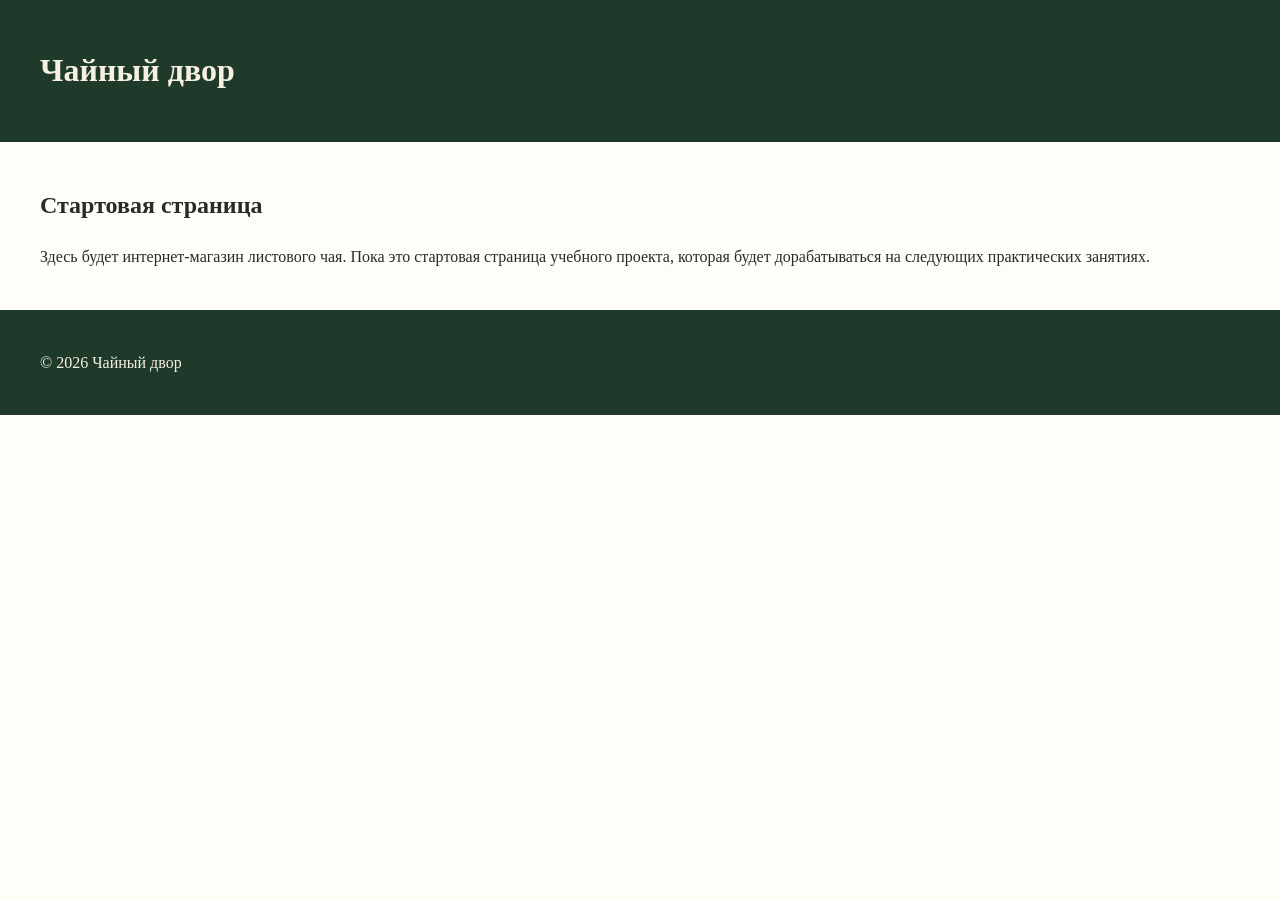
==== index.html @ ff923883 "feat: initialize frontend project structure" ====
<!DOCTYPE html>
<html lang="ru">
<head>
  <meta charset="UTF-8">
  <meta name="viewport" content="width=device-width, initial-scale=1.0">
  <title>Чайный двор</title>
  <link rel="stylesheet" href="css/style.css">
</head>
<body>
  <header>
    <h1>Чайный двор</h1>
  </header>

  <main>
    <section>
      <h2>Стартовая страница</h2>
      <p>
        Здесь будет интернет-магазин листового чая. Пока это стартовая
        страница учебного проекта, которая будет дорабатываться
        на следующих практических занятиях.
      </p>
    </section>
  </main>

  <footer>
    <p>&copy; 2026 Чайный двор</p>
  </footer>
</body>
</html>
---- css/style.css ----
body {
  margin: 0;
  font-family: Georgia, serif;
  line-height: 1.6;
  color: #2b2b26;
  background-color: #fffdf7;
}

header,
main,
footer {
  padding: 24px 40px;
}

header,
footer {
  background-color: #1f3a2b;
  color: #f6f0e1;
}
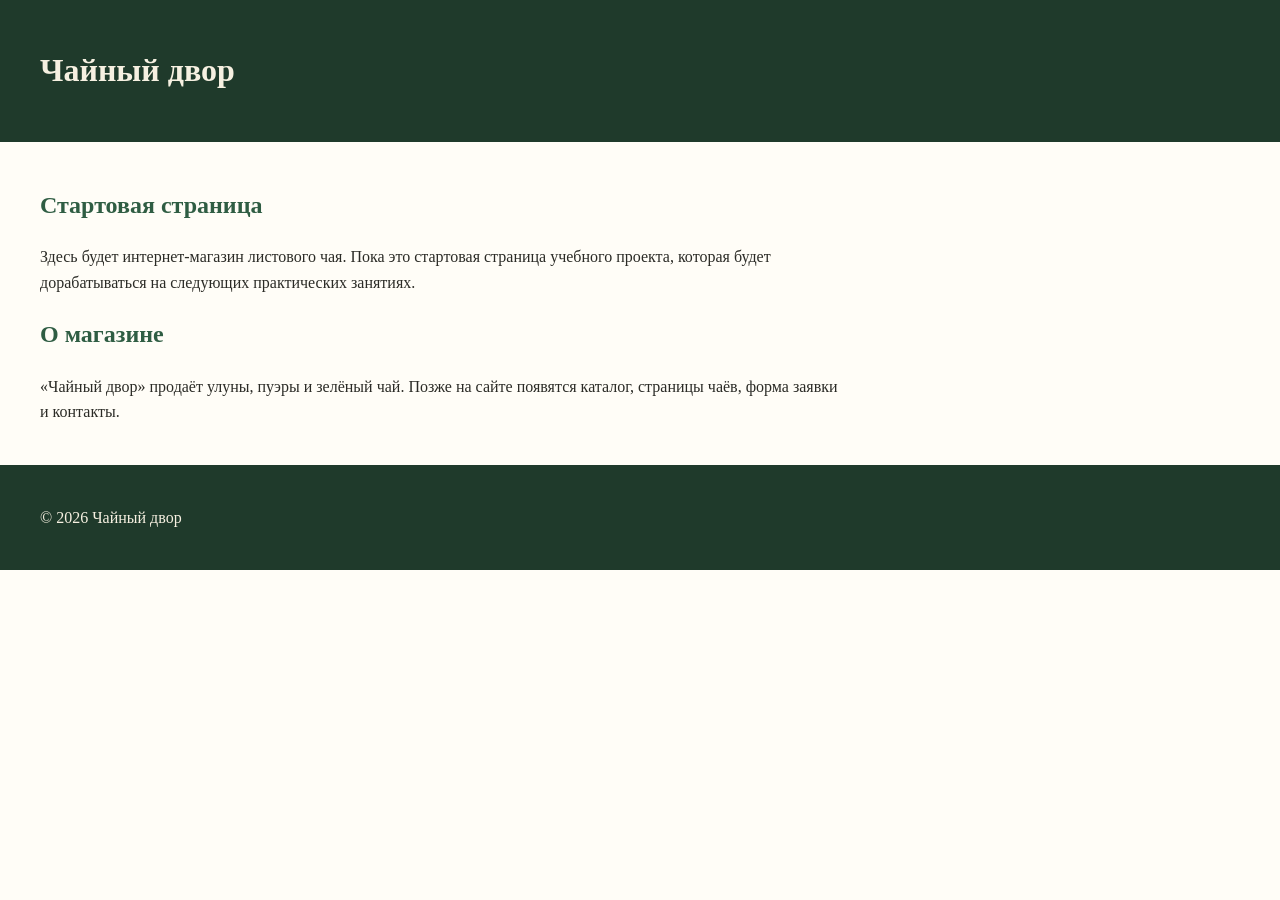
==== commit 90597787: "feat: add project description section" ====
--- a/index.html
+++ b/index.html
@@ -20,6 +20,14 @@
         на следующих практических занятиях.
       </p>
     </section>
+
+    <section>
+      <h2>О магазине</h2>
+      <p>
+        «Чайный двор» продаёт улуны, пуэры и зелёный чай. Позже на сайте
+        появятся каталог, страницы чаёв, форма заявки и контакты.
+      </p>
+    </section>
   </main>
 
   <footer>
--- a/css/style.css
+++ b/css/style.css
@@ -17,3 +17,11 @@
   background-color: #1f3a2b;
   color: #f6f0e1;
 }
+
+section {
+  max-width: 800px;
+}
+
+h2 {
+  color: #2f5d43;
+}
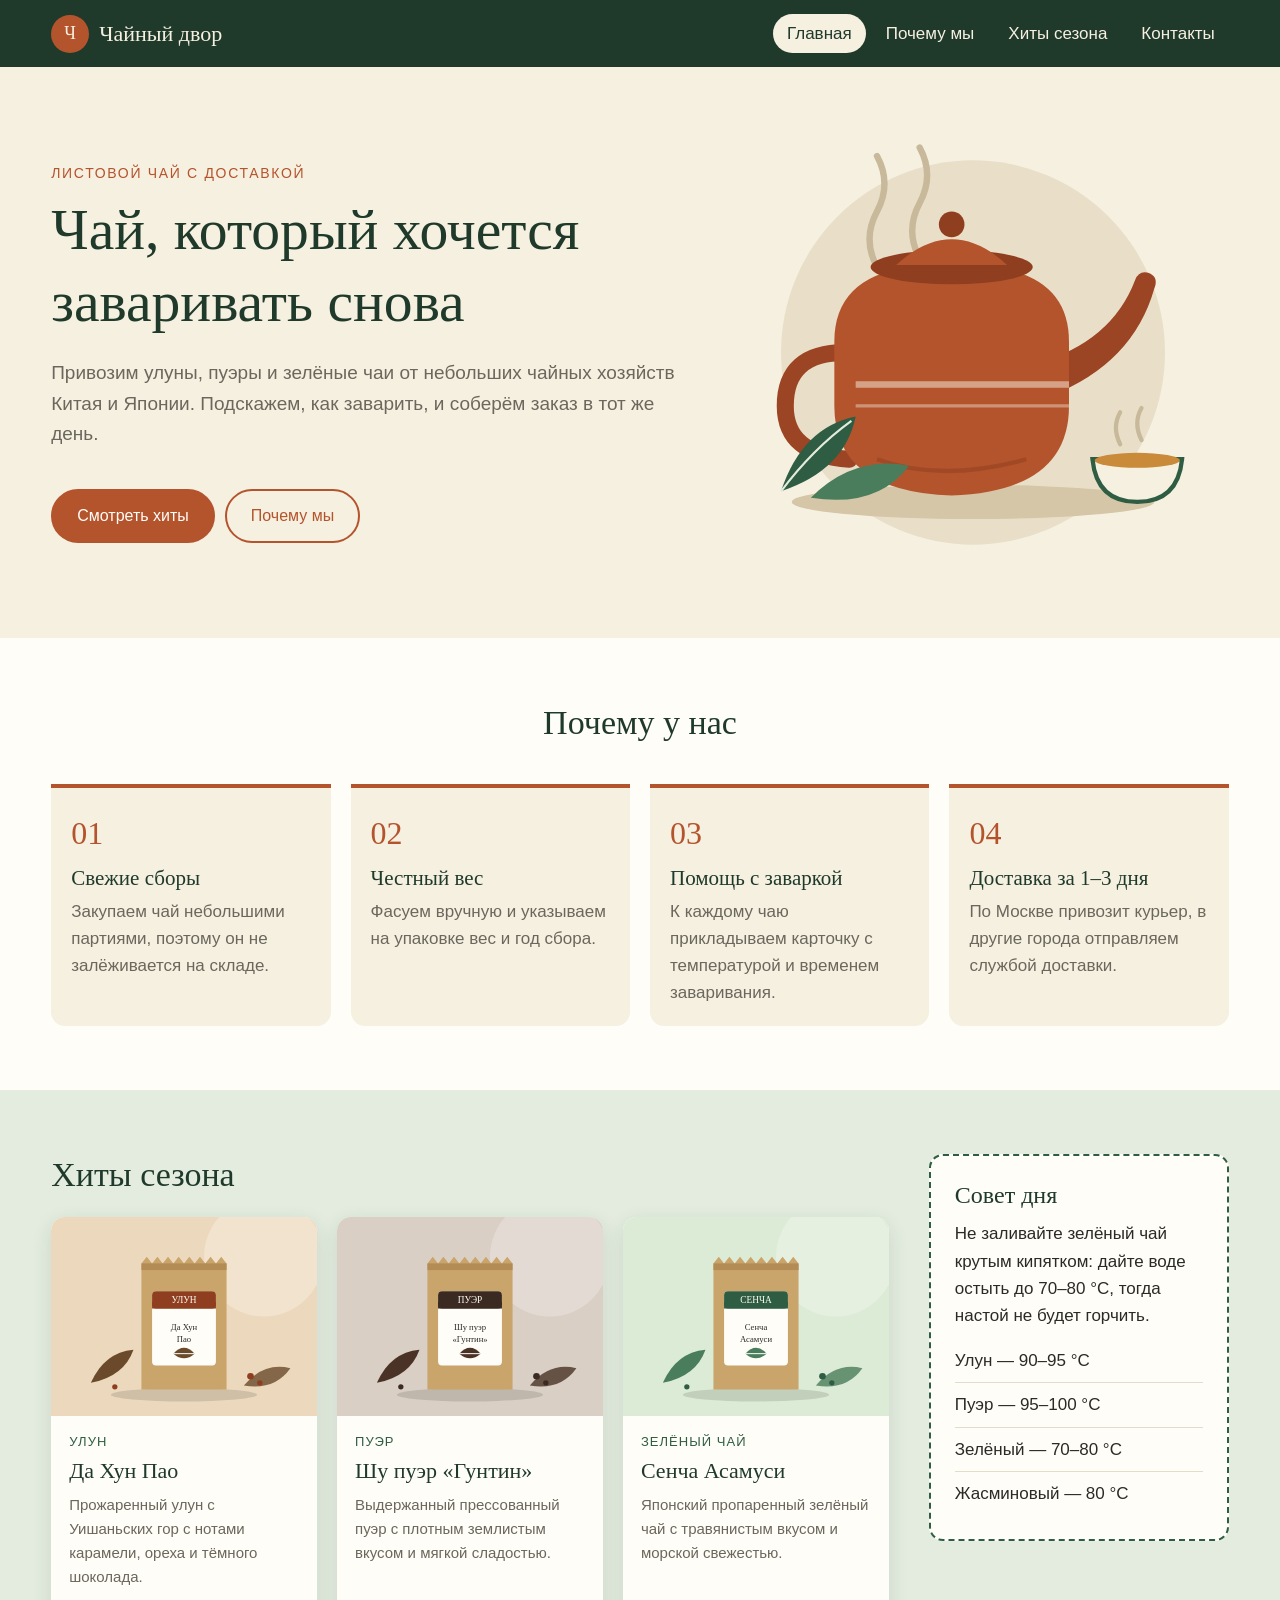
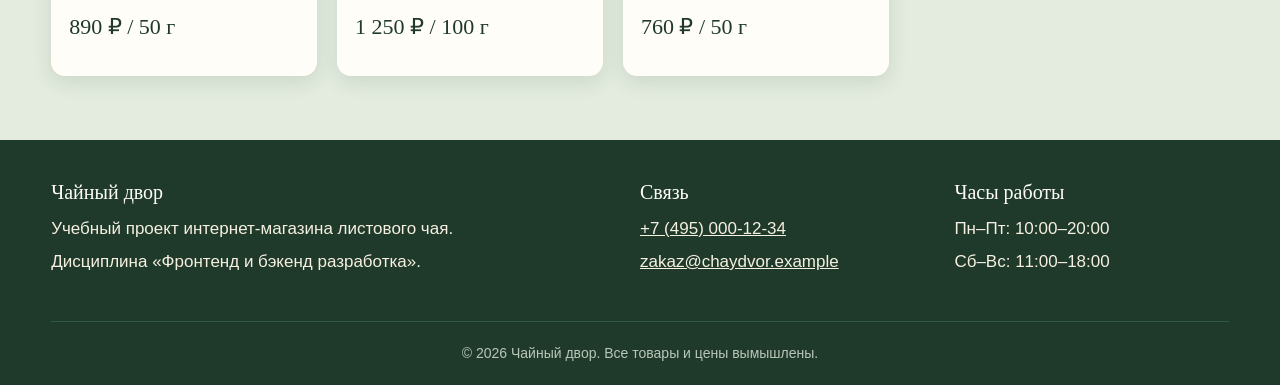
==== commit 70d9ed00: "feat: add semantic HTML structure and base CSS styles" ====
--- a/index.html
+++ b/index.html
@@ -3,35 +3,157 @@
 <head>
   <meta charset="UTF-8">
   <meta name="viewport" content="width=device-width, initial-scale=1.0">
-  <title>Чайный двор</title>
+  <meta name="description" content="Чайный двор — учебный интернет-магазин листового чая: улуны, пуэры, зелёный и ароматизированный чай.">
+  <title>Чайный двор — магазин листового чая</title>
   <link rel="stylesheet" href="css/style.css">
 </head>
 <body>
-  <header>
-    <h1>Чайный двор</h1>
+  <header class="top-bar">
+    <div class="wrap top-bar__inner">
+      <a class="brand" href="index.html"><span class="brand__mark">Ч</span> Чайный двор</a>
+
+      <nav class="menu" aria-label="Главное меню">
+        <ul class="menu__list">
+          <li><a class="menu__link" href="index.html" aria-current="page">Главная</a></li>
+          <li><a class="menu__link" href="#features">Почему мы</a></li>
+          <li><a class="menu__link" href="#popular">Хиты сезона</a></li>
+          <li><a class="menu__link" href="#contacts">Контакты</a></li>
+        </ul>
+      </nav>
+    </div>
   </header>
 
   <main>
-    <section>
-      <h2>Стартовая страница</h2>
-      <p>
-        Здесь будет интернет-магазин листового чая. Пока это стартовая
-        страница учебного проекта, которая будет дорабатываться
-        на следующих практических занятиях.
-      </p>
+    <section class="intro">
+      <div class="wrap intro__inner">
+        <div class="intro__content">
+          <p class="intro__label">Листовой чай с доставкой</p>
+          <h1 class="intro__title">Чай, который хочется заваривать снова</h1>
+          <p class="intro__text">
+            Привозим улуны, пуэры и зелёные чаи от небольших чайных хозяйств Китая и Японии.
+            Подскажем, как заварить, и соберём заказ в тот же день.
+          </p>
+          <div class="intro__actions">
+            <a class="btn" href="#popular">Смотреть хиты</a>
+            <a class="btn btn--ghost" href="#features">Почему мы</a>
+          </div>
+        </div>
+        <img class="intro__image" src="images/teapot.svg" alt="Иллюстрация: глиняный чайник и пиала">
+      </div>
     </section>
 
-    <section>
-      <h2>О магазине</h2>
-      <p>
-        «Чайный двор» продаёт улуны, пуэры и зелёный чай. Позже на сайте
-        появятся каталог, страницы чаёв, форма заявки и контакты.
-      </p>
+    <section class="block" id="features">
+      <div class="wrap">
+        <h2 class="block__title">Почему у нас</h2>
+        <ul class="features">
+          <li class="feature">
+            <span class="feature__num">01</span>
+            <h3 class="feature__title">Свежие сборы</h3>
+            <p class="feature__text">Закупаем чай небольшими партиями, поэтому он не залёживается на складе.</p>
+          </li>
+          <li class="feature">
+            <span class="feature__num">02</span>
+            <h3 class="feature__title">Честный вес</h3>
+            <p class="feature__text">Фасуем вручную и указываем на упаковке вес и год сбора.</p>
+          </li>
+          <li class="feature">
+            <span class="feature__num">03</span>
+            <h3 class="feature__title">Помощь с заваркой</h3>
+            <p class="feature__text">К каждому чаю прикладываем карточку с температурой и временем заваривания.</p>
+          </li>
+          <li class="feature">
+            <span class="feature__num">04</span>
+            <h3 class="feature__title">Доставка за 1–3 дня</h3>
+            <p class="feature__text">По Москве привозит курьер, в другие города отправляем службой доставки.</p>
+          </li>
+        </ul>
+      </div>
+    </section>
+
+    <section class="block block--tinted" id="popular">
+      <div class="wrap layout">
+        <div>
+          <h2 class="block__title block__title--left">Хиты сезона</h2>
+          <div class="tea-grid">
+          <article class="tea-card">
+            <img class="tea-card__image" src="images/tea-oolong.svg" alt="Упаковка чая Да Хун Пао">
+            <div class="tea-card__body">
+              <span class="tea-card__type">Улун</span>
+              <h3 class="tea-card__title">Да Хун Пао</h3>
+              <p class="tea-card__text">Прожаренный улун с Уишаньских гор с нотами карамели, ореха и тёмного шоколада.</p>
+              <div class="tea-card__footer">
+                <p class="tea-card__price">890&nbsp;₽ / 50&nbsp;г</p>
+              </div>
+            </div>
+          </article>
+
+          <article class="tea-card">
+            <img class="tea-card__image" src="images/tea-puer.svg" alt="Упаковка чая Шу пуэр «Гунтин»">
+            <div class="tea-card__body">
+              <span class="tea-card__type">Пуэр</span>
+              <h3 class="tea-card__title">Шу пуэр «Гунтин»</h3>
+              <p class="tea-card__text">Выдержанный прессованный пуэр с плотным землистым вкусом и мягкой сладостью.</p>
+              <div class="tea-card__footer">
+                <p class="tea-card__price">1 250&nbsp;₽ / 100&nbsp;г</p>
+              </div>
+            </div>
+          </article>
+
+          <article class="tea-card">
+            <img class="tea-card__image" src="images/tea-sencha.svg" alt="Упаковка чая Сенча Асамуси">
+            <div class="tea-card__body">
+              <span class="tea-card__type">Зелёный чай</span>
+              <h3 class="tea-card__title">Сенча Асамуси</h3>
+              <p class="tea-card__text">Японский пропаренный зелёный чай с травянистым вкусом и морской свежестью.</p>
+              <div class="tea-card__footer">
+                <p class="tea-card__price">760&nbsp;₽ / 50&nbsp;г</p>
+              </div>
+            </div>
+          </article>
+          </div>
+        </div>
+
+        <aside class="sidebar">
+          <h2 class="sidebar__title">Совет дня</h2>
+          <p class="sidebar__text">
+            Не заливайте зелёный чай крутым кипятком: дайте воде остыть до 70–80&nbsp;°C,
+            тогда настой не будет горчить.
+          </p>
+          <ul class="sidebar__list">
+            <li>Улун — 90–95&nbsp;°C</li>
+            <li>Пуэр — 95–100&nbsp;°C</li>
+            <li>Зелёный — 70–80&nbsp;°C</li>
+            <li>Жасминовый — 80&nbsp;°C</li>
+          </ul>
+        </aside>
+      </div>
     </section>
   </main>
 
-  <footer>
-    <p>&copy; 2026 Чайный двор</p>
+  <footer class="page-footer" id="contacts">
+    <div class="wrap">
+      <div class="page-footer__inner">
+        <div>
+          <h2 class="page-footer__title">Чайный двор</h2>
+          <p class="page-footer__text">Учебный проект интернет-магазина листового чая.</p>
+          <p class="page-footer__text">Дисциплина «Фронтенд и бэкенд разработка».</p>
+        </div>
+
+        <div>
+          <h2 class="page-footer__title">Связь</h2>
+          <p class="page-footer__text"><a href="tel:+74950001234">+7 (495) 000-12-34</a></p>
+          <p class="page-footer__text"><a href="mailto:zakaz@chaydvor.example">zakaz@chaydvor.example</a></p>
+        </div>
+
+        <div>
+          <h2 class="page-footer__title">Часы работы</h2>
+          <p class="page-footer__text">Пн–Пт: 10:00–20:00</p>
+          <p class="page-footer__text">Сб–Вс: 11:00–18:00</p>
+        </div>
+      </div>
+
+      <p class="page-footer__copy">&copy; 2026 Чайный двор. Все товары и цены вымышлены.</p>
+    </div>
   </footer>
 </body>
 </html>
--- a/css/style.css
+++ b/css/style.css
@@ -1,27 +1,434 @@
+:root {
+  --green-dark: #1f3a2b;
+  --green: #2f5d43;
+  --green-light: #e3ecdf;
+  --clay: #b4542d;
+  --clay-dark: #8f3f1f;
+  --cream: #f6f0e1;
+  --paper: #fffdf7;
+  --ink: #2b2b26;
+  --ink-soft: #6b675c;
+  --line: #e4dccb;
+
+  --font-text: "Segoe UI", Tahoma, Verdana, sans-serif;
+  --font-head: Georgia, "Times New Roman", serif;
+
+  --gap-s: 10px;
+  --gap-m: 20px;
+  --gap-l: 40px;
+  --round: 14px;
+}
+
+*,
+*::before,
+*::after {
+  box-sizing: border-box;
+}
+
+html {
+  scroll-behavior: smooth;
+}
+
 body {
+  display: flex;
+  flex-direction: column;
+  min-height: 100vh;
   margin: 0;
-  font-family: Georgia, serif;
+  font-family: var(--font-text);
+  font-size: 17px;
   line-height: 1.6;
-  color: #2b2b26;
-  background-color: #fffdf7;
-}
-
-header,
-main,
-footer {
-  padding: 24px 40px;
-}
-
-header,
-footer {
-  background-color: #1f3a2b;
-  color: #f6f0e1;
-}
-
-section {
-  max-width: 800px;
-}
-
-h2 {
-  color: #2f5d43;
-}
+  color: var(--ink);
+  background-color: var(--paper);
+}
+
+main {
+  flex-grow: 1;
+}
+
+h1,
+h2,
+h3 {
+  font-family: var(--font-head);
+  font-weight: normal;
+  line-height: 1.25;
+  color: var(--green-dark);
+}
+
+img {
+  display: block;
+  max-width: 100%;
+  height: auto;
+}
+
+a {
+  color: var(--clay);
+}
+
+a:hover {
+  color: var(--clay-dark);
+}
+
+ul {
+  margin: 0;
+  padding: 0;
+  list-style: none;
+}
+
+.wrap {
+  width: min(92%, 1240px);
+  margin: 0 auto;
+}
+
+.top-bar {
+  position: sticky;
+  top: 0;
+  z-index: 5;
+  background-color: var(--green-dark);
+}
+
+.top-bar__inner {
+  display: flex;
+  flex-wrap: wrap;
+  align-items: center;
+  justify-content: space-between;
+  gap: var(--gap-s) var(--gap-l);
+  padding: 14px 0;
+}
+
+.brand {
+  display: flex;
+  align-items: center;
+  gap: 10px;
+  font-family: var(--font-head);
+  font-size: 22px;
+  color: var(--cream);
+  text-decoration: none;
+}
+
+.brand:hover {
+  color: var(--paper);
+}
+
+.brand__mark {
+  display: grid;
+  place-items: center;
+  width: 38px;
+  height: 38px;
+  border-radius: 50%;
+  background-color: var(--clay);
+  font-size: 18px;
+}
+
+.menu__list {
+  display: flex;
+  flex-wrap: wrap;
+  gap: 6px;
+}
+
+.menu__link {
+  display: block;
+  padding: 6px 14px;
+  border-radius: 20px;
+  color: var(--cream);
+  text-decoration: none;
+}
+
+.menu__link:hover {
+  background-color: var(--green);
+  color: var(--paper);
+}
+
+.menu__link[aria-current="page"] {
+  background-color: var(--cream);
+  color: var(--green-dark);
+}
+
+.btn {
+  display: inline-block;
+  padding: 12px 24px;
+  border: 2px solid var(--clay);
+  border-radius: 30px;
+  background-color: var(--clay);
+  color: var(--paper);
+  font: inherit;
+  font-size: 16px;
+  text-decoration: none;
+  cursor: pointer;
+  transition: background-color 0.2s, border-color 0.2s;
+}
+
+.btn:hover {
+  border-color: var(--clay-dark);
+  background-color: var(--clay-dark);
+  color: var(--paper);
+}
+
+.btn--ghost {
+  background-color: transparent;
+  color: var(--clay);
+}
+
+.btn--ghost:hover {
+  background-color: var(--clay);
+  color: var(--paper);
+}
+
+.intro {
+  background-color: var(--cream);
+}
+
+.intro__inner {
+  display: grid;
+  grid-template-columns: 1.1fr 0.9fr;
+  align-items: center;
+  gap: var(--gap-l);
+  padding: 72px 0;
+}
+
+.intro__label {
+  margin: 0 0 var(--gap-s);
+  font-size: 14px;
+  letter-spacing: 0.12em;
+  text-transform: uppercase;
+  color: var(--clay);
+}
+
+.intro__title {
+  margin: 0 0 var(--gap-m);
+  font-size: clamp(34px, 4.5vw, 60px);
+}
+
+.intro__text {
+  margin: 0 0 var(--gap-l);
+  font-size: 19px;
+  color: var(--ink-soft);
+}
+
+.intro__actions {
+  display: flex;
+  flex-wrap: wrap;
+  gap: var(--gap-s);
+}
+
+.intro__image {
+  width: 100%;
+}
+
+.block {
+  padding: 64px 0;
+}
+
+.block--tinted {
+  background-color: var(--green-light);
+}
+
+.block__title {
+  margin: 0 0 var(--gap-l);
+  font-size: 34px;
+  text-align: center;
+}
+
+.features {
+  display: grid;
+  grid-template-columns: repeat(4, 1fr);
+  gap: var(--gap-m);
+}
+
+.feature {
+  padding: var(--gap-m);
+  border-top: 4px solid var(--clay);
+  border-radius: 0 0 var(--round) var(--round);
+  background-color: var(--cream);
+}
+
+.feature__num {
+  font-family: var(--font-head);
+  font-size: 32px;
+  color: var(--clay);
+}
+
+.feature__title {
+  margin: 6px 0;
+  font-size: 21px;
+}
+
+.feature__text {
+  margin: 0;
+  color: var(--ink-soft);
+}
+
+.layout {
+  display: grid;
+  grid-template-columns: 1fr 300px;
+  align-items: start;
+  gap: var(--gap-l);
+}
+
+.block__title--left {
+  margin-bottom: var(--gap-m);
+  text-align: left;
+}
+
+.tea-grid {
+  display: grid;
+  grid-template-columns: repeat(auto-fit, minmax(230px, 1fr));
+  gap: var(--gap-m);
+}
+
+.tea-card {
+  display: flex;
+  flex-direction: column;
+  overflow: hidden;
+  border-radius: var(--round);
+  background-color: var(--paper);
+  box-shadow: 0 6px 20px rgba(31, 58, 43, 0.12);
+  transition: transform 0.2s;
+}
+
+.tea-card:hover {
+  transform: translateY(-4px);
+}
+
+.tea-card__image {
+  width: 100%;
+  aspect-ratio: 4 / 3;
+  object-fit: cover;
+}
+
+.tea-card__body {
+  display: flex;
+  flex-grow: 1;
+  flex-direction: column;
+  padding: 16px 18px 20px;
+}
+
+.tea-card__type {
+  font-size: 13px;
+  letter-spacing: 0.08em;
+  text-transform: uppercase;
+  color: var(--green);
+}
+
+.tea-card__title {
+  margin: 4px 0 8px;
+  font-size: 22px;
+}
+
+.tea-card__text {
+  margin: 0 0 var(--gap-m);
+  font-size: 15px;
+  color: var(--ink-soft);
+}
+
+.tea-card__footer {
+  margin-top: auto;
+}
+
+.tea-card__price {
+  margin: 0 0 12px;
+  font-family: var(--font-head);
+  font-size: 22px;
+  color: var(--green-dark);
+}
+
+.sidebar {
+  padding: 24px;
+  border: 2px dashed var(--green);
+  border-radius: var(--round);
+  background-color: var(--paper);
+}
+
+.sidebar__title {
+  margin: 0 0 var(--gap-s);
+  font-size: 24px;
+}
+
+.sidebar__text {
+  margin: 0 0 var(--gap-s);
+}
+
+.sidebar__list li {
+  padding: 8px 0;
+  border-bottom: 1px solid var(--line);
+}
+
+.sidebar__list li:last-child {
+  border-bottom: none;
+}
+
+.page-footer {
+  padding: var(--gap-l) 0 var(--gap-m);
+  background-color: var(--green-dark);
+  color: var(--cream);
+}
+
+.page-footer a {
+  color: var(--cream);
+}
+
+.page-footer__inner {
+  display: grid;
+  grid-template-columns: 2fr 1fr 1fr;
+  gap: var(--gap-l);
+}
+
+.page-footer__title {
+  margin: 0 0 var(--gap-s);
+  font-size: 20px;
+  color: var(--paper);
+}
+
+.page-footer__text {
+  margin: 0 0 6px;
+}
+
+.page-footer__copy {
+  margin: var(--gap-l) 0 0;
+  padding-top: var(--gap-m);
+  border-top: 1px solid var(--green);
+  font-size: 14px;
+  text-align: center;
+  color: #b9c7b9;
+}
+
+@media (max-width: 960px) {
+  .features {
+    grid-template-columns: repeat(2, 1fr);
+  }
+
+  .layout {
+    grid-template-columns: 1fr;
+  }
+
+  .page-footer__inner {
+    grid-template-columns: 1fr 1fr;
+  }
+}
+
+@media (max-width: 680px) {
+  .intro__inner {
+    grid-template-columns: 1fr;
+  }
+
+  .intro__inner {
+    padding: var(--gap-l) 0;
+  }
+
+  .intro__image {
+    max-width: 360px;
+    margin: 0 auto;
+  }
+
+  .features,
+  .page-footer__inner {
+    grid-template-columns: 1fr;
+  }
+
+  .block {
+    padding: var(--gap-l) 0;
+  }
+
+  .block__title {
+    font-size: 28px;
+  }
+}
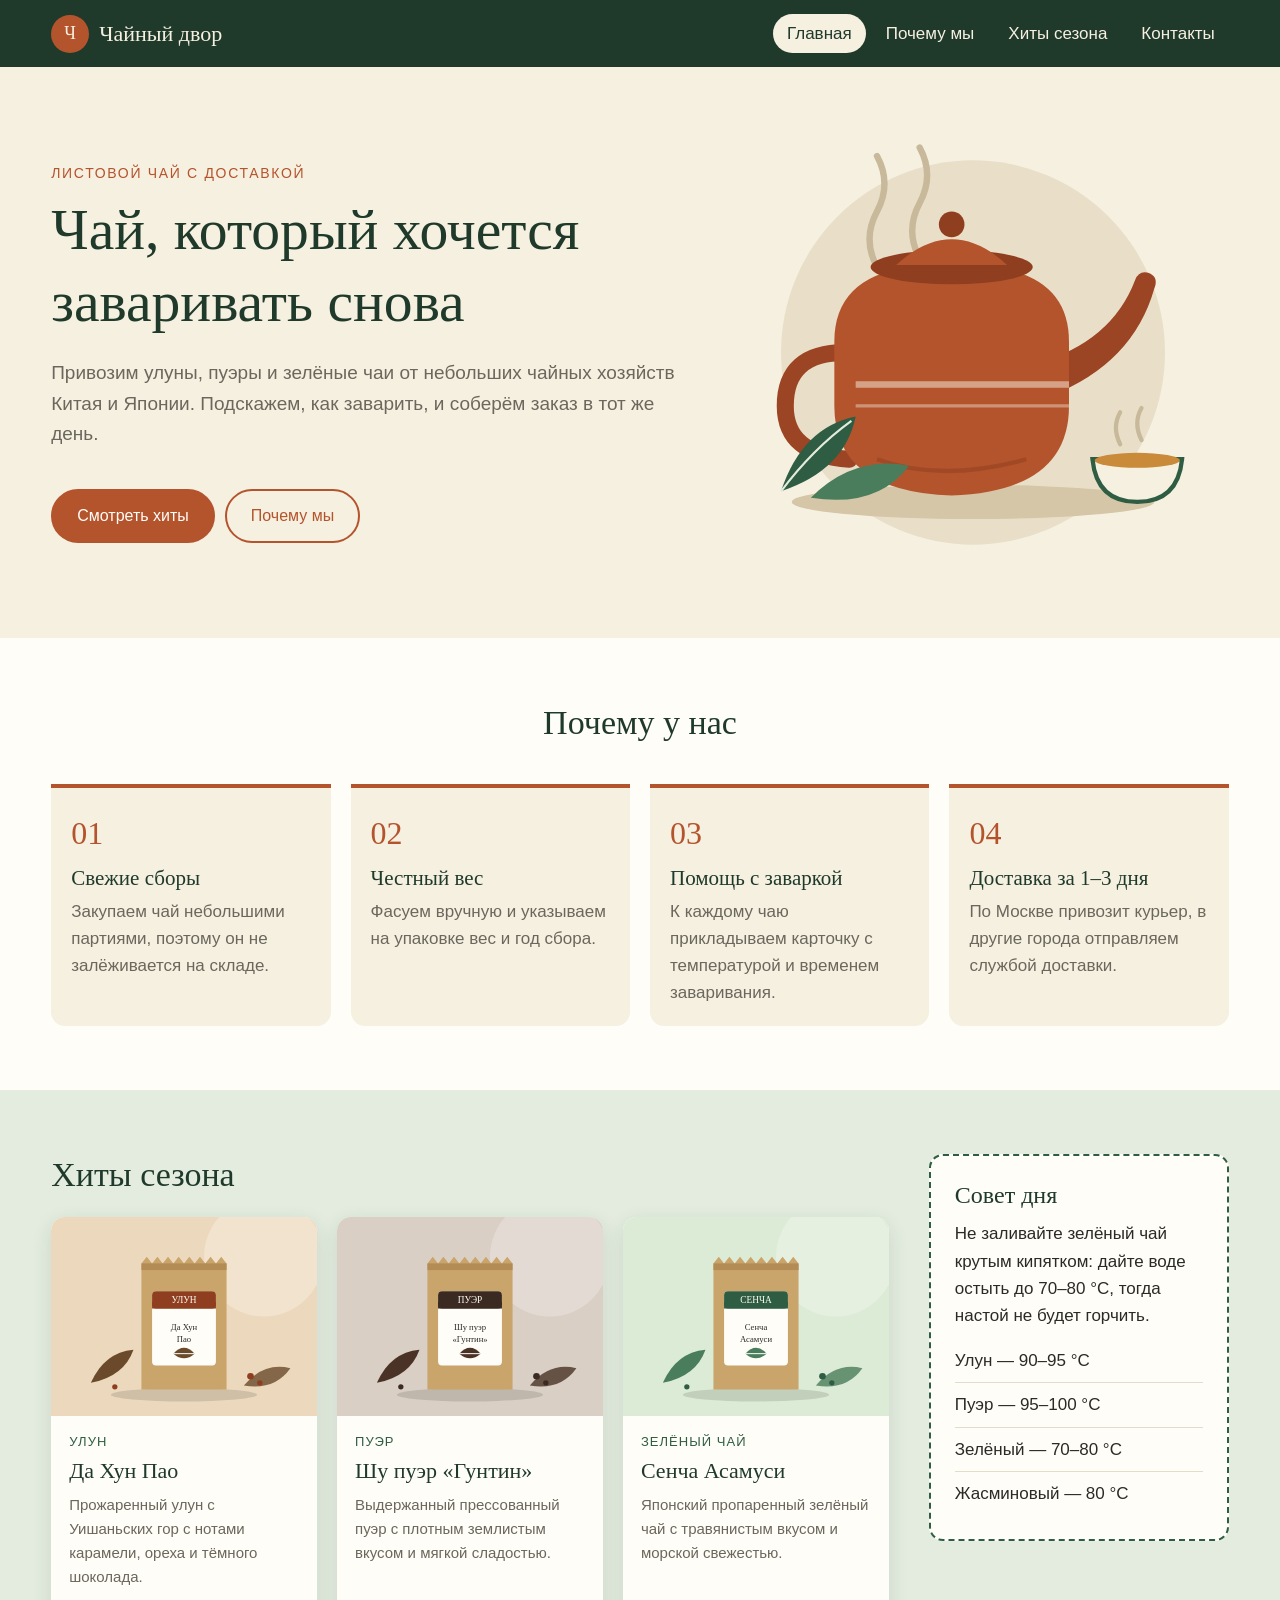
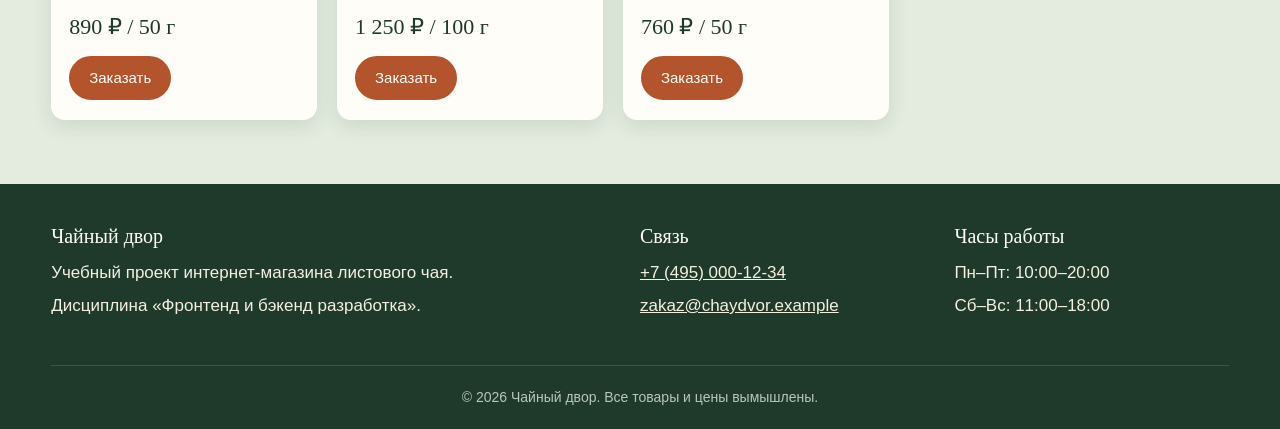
==== commit 137f35c6: "feat: add order form modal and validation" ====
--- a/index.html
+++ b/index.html
@@ -6,6 +6,7 @@
   <meta name="description" content="Чайный двор — учебный интернет-магазин листового чая: улуны, пуэры, зелёный и ароматизированный чай.">
   <title>Чайный двор — магазин листового чая</title>
   <link rel="stylesheet" href="css/style.css">
+  <script src="js/main.js" defer></script>
 </head>
 <body>
   <header class="top-bar">
@@ -83,6 +84,9 @@
               <p class="tea-card__text">Прожаренный улун с Уишаньских гор с нотами карамели, ореха и тёмного шоколада.</p>
               <div class="tea-card__footer">
                 <p class="tea-card__price">890&nbsp;₽ / 50&nbsp;г</p>
+                <div class="tea-card__links">
+                  <button class="btn btn--small" type="button" data-order="Да Хун Пао">Заказать</button>
+                </div>
               </div>
             </div>
           </article>
@@ -95,6 +99,9 @@
               <p class="tea-card__text">Выдержанный прессованный пуэр с плотным землистым вкусом и мягкой сладостью.</p>
               <div class="tea-card__footer">
                 <p class="tea-card__price">1 250&nbsp;₽ / 100&nbsp;г</p>
+                <div class="tea-card__links">
+                  <button class="btn btn--small" type="button" data-order="Шу пуэр «Гунтин»">Заказать</button>
+                </div>
               </div>
             </div>
           </article>
@@ -107,6 +114,9 @@
               <p class="tea-card__text">Японский пропаренный зелёный чай с травянистым вкусом и морской свежестью.</p>
               <div class="tea-card__footer">
                 <p class="tea-card__price">760&nbsp;₽ / 50&nbsp;г</p>
+                <div class="tea-card__links">
+                  <button class="btn btn--small" type="button" data-order="Сенча Асамуси">Заказать</button>
+                </div>
               </div>
             </div>
           </article>
@@ -155,5 +165,71 @@
       <p class="page-footer__copy">&copy; 2026 Чайный двор. Все товары и цены вымышлены.</p>
     </div>
   </footer>
+
+  <dialog class="modal" id="order-modal" aria-labelledby="order-modal-title">
+    <div class="modal__head">
+      <h2 class="modal__title" id="order-modal-title">Заявка на чай</h2>
+      <button class="modal__close" type="button" aria-label="Закрыть" data-close>&times;</button>
+    </div>
+
+    <div class="modal__body">
+      <form class="order-form" id="order-form" action="#" method="post" novalidate>
+        <input id="order-tea" name="tea" type="hidden">
+        <p class="order-form__tea">Выбранный чай: <strong id="order-tea-title">не выбран</strong></p>
+
+        <div class="order-form__row">
+          <div class="field">
+            <label class="field__label" for="client-name">Ваше имя</label>
+            <input class="field__input" id="client-name" name="name" type="text" placeholder="Например, Анна" minlength="2" maxlength="40" autocomplete="name" required>
+          </div>
+
+          <div class="field">
+            <label class="field__label" for="client-phone">Телефон</label>
+            <input class="field__input" id="client-phone" name="phone" type="tel" placeholder="+7 912 345-67-89" pattern="\+7 ?[0-9]{3} ?[0-9]{3}-?[0-9]{2}-?[0-9]{2}" autocomplete="tel" required>
+            <small class="field__hint">Например: +7 912 345-67-89</small>
+          </div>
+        </div>
+
+        <div class="order-form__row">
+          <div class="field">
+            <label class="field__label" for="client-email">E-mail</label>
+            <input class="field__input" id="client-email" name="email" type="email" placeholder="anna@mail.ru" autocomplete="email" required>
+          </div>
+
+          <div class="field">
+            <label class="field__label" for="client-date">Дата доставки</label>
+            <input class="field__input" id="client-date" name="date" type="date">
+          </div>
+        </div>
+
+        <div class="field">
+          <label class="field__label" for="client-topic">Что вас интересует</label>
+          <select class="field__input" id="client-topic" name="topic" required>
+            <option value="">Выберите вариант</option>
+            <option value="buy">Купить чай</option>
+            <option value="gift">Подарочный набор</option>
+            <option value="advice">Помощь с выбором</option>
+          </select>
+        </div>
+
+        <div class="field">
+          <label class="field__label" for="client-comment">Комментарий</label>
+          <textarea class="field__input" id="client-comment" name="comment" rows="3" maxlength="500" placeholder="Пожелания по вкусу, адрес доставки"></textarea>
+        </div>
+
+        <div class="field field--check">
+          <input id="client-agree" name="agree" type="checkbox" required>
+          <label for="client-agree">Согласен(на) на обработку персональных данных</label>
+        </div>
+
+        <div class="order-form__actions">
+          <button class="btn btn--ghost" type="button" data-close>Отмена</button>
+          <button class="btn" type="submit">Отправить заявку</button>
+        </div>
+      </form>
+    </div>
+  </dialog>
+
+  <p class="toast" id="toast" role="status" hidden>Форма успешно отправлена!</p>
 </body>
 </html>
--- a/css/style.css
+++ b/css/style.css
@@ -9,6 +9,7 @@
   --ink: #2b2b26;
   --ink-soft: #6b675c;
   --line: #e4dccb;
+  --error: #c0392b;
 
   --font-text: "Segoe UI", Tahoma, Verdana, sans-serif;
   --font-head: Georgia, "Times New Roman", serif;
@@ -173,6 +174,11 @@
   color: var(--paper);
 }
 
+.btn--small {
+  padding: 8px 18px;
+  font-size: 15px;
+}
+
 .intro {
   background-color: var(--cream);
 }
@@ -329,6 +335,12 @@
   font-family: var(--font-head);
   font-size: 22px;
   color: var(--green-dark);
+}
+
+.tea-card__links {
+  display: flex;
+  flex-wrap: wrap;
+  gap: 8px;
 }
 
 .sidebar {
@@ -391,6 +403,136 @@
   color: #b9c7b9;
 }
 
+.modal {
+  width: min(92%, 620px);
+  padding: 0;
+  border: none;
+  border-radius: var(--round);
+  background-color: var(--paper);
+}
+
+.modal::backdrop {
+  background-color: rgba(31, 58, 43, 0.6);
+}
+
+.modal__head {
+  display: flex;
+  align-items: center;
+  justify-content: space-between;
+  padding: 18px 24px;
+  background-color: var(--green-dark);
+}
+
+.modal__title {
+  margin: 0;
+  font-size: 24px;
+  color: var(--cream);
+}
+
+.modal__close {
+  border: none;
+  background: none;
+  font-size: 30px;
+  line-height: 1;
+  color: var(--cream);
+  cursor: pointer;
+}
+
+.modal__body {
+  padding: 24px;
+}
+
+.order-form__tea {
+  margin: 0 0 var(--gap-m);
+  padding: 10px 14px;
+  border-radius: 8px;
+  background-color: var(--green-light);
+}
+
+.order-form__row {
+  display: grid;
+  grid-template-columns: 1fr 1fr;
+  gap: 0 var(--gap-m);
+}
+
+.field {
+  margin-bottom: 16px;
+}
+
+.field__label {
+  display: block;
+  margin-bottom: 4px;
+  font-weight: 600;
+  font-size: 15px;
+}
+
+.field__input {
+  width: 100%;
+  padding: 10px 14px;
+  border: 2px solid var(--line);
+  border-radius: 10px;
+  background-color: #ffffff;
+  font: inherit;
+  font-size: 16px;
+}
+
+.field__input:focus {
+  border-color: var(--green);
+  outline: none;
+}
+
+.field__input.is-error {
+  border-color: var(--error);
+  background-color: #fdf1ef;
+}
+
+.field__hint {
+  display: block;
+  margin-top: 2px;
+  font-size: 13px;
+  color: var(--ink-soft);
+}
+
+.field--check {
+  display: flex;
+  align-items: flex-start;
+  gap: 10px;
+}
+
+.field--check input {
+  width: 18px;
+  height: 18px;
+  margin-top: 4px;
+  accent-color: var(--green);
+}
+
+.field--check input.is-error {
+  outline: 2px solid var(--error);
+}
+
+.order-form__actions {
+  display: flex;
+  flex-wrap: wrap;
+  justify-content: flex-end;
+  gap: var(--gap-s);
+  margin-top: var(--gap-m);
+}
+
+.toast {
+  position: fixed;
+  top: 90px;
+  left: 50%;
+  z-index: 20;
+  margin: 0;
+  padding: 14px 28px;
+  border-radius: 30px;
+  background-color: var(--green);
+  color: var(--paper);
+  font-weight: 600;
+  box-shadow: 0 8px 24px rgba(0, 0, 0, 0.2);
+  transform: translateX(-50%);
+}
+
 @media (max-width: 960px) {
   .features {
     grid-template-columns: repeat(2, 1fr);
@@ -420,7 +562,8 @@
   }
 
   .features,
-  .page-footer__inner {
+  .page-footer__inner,
+  .order-form__row {
     grid-template-columns: 1fr;
   }
 
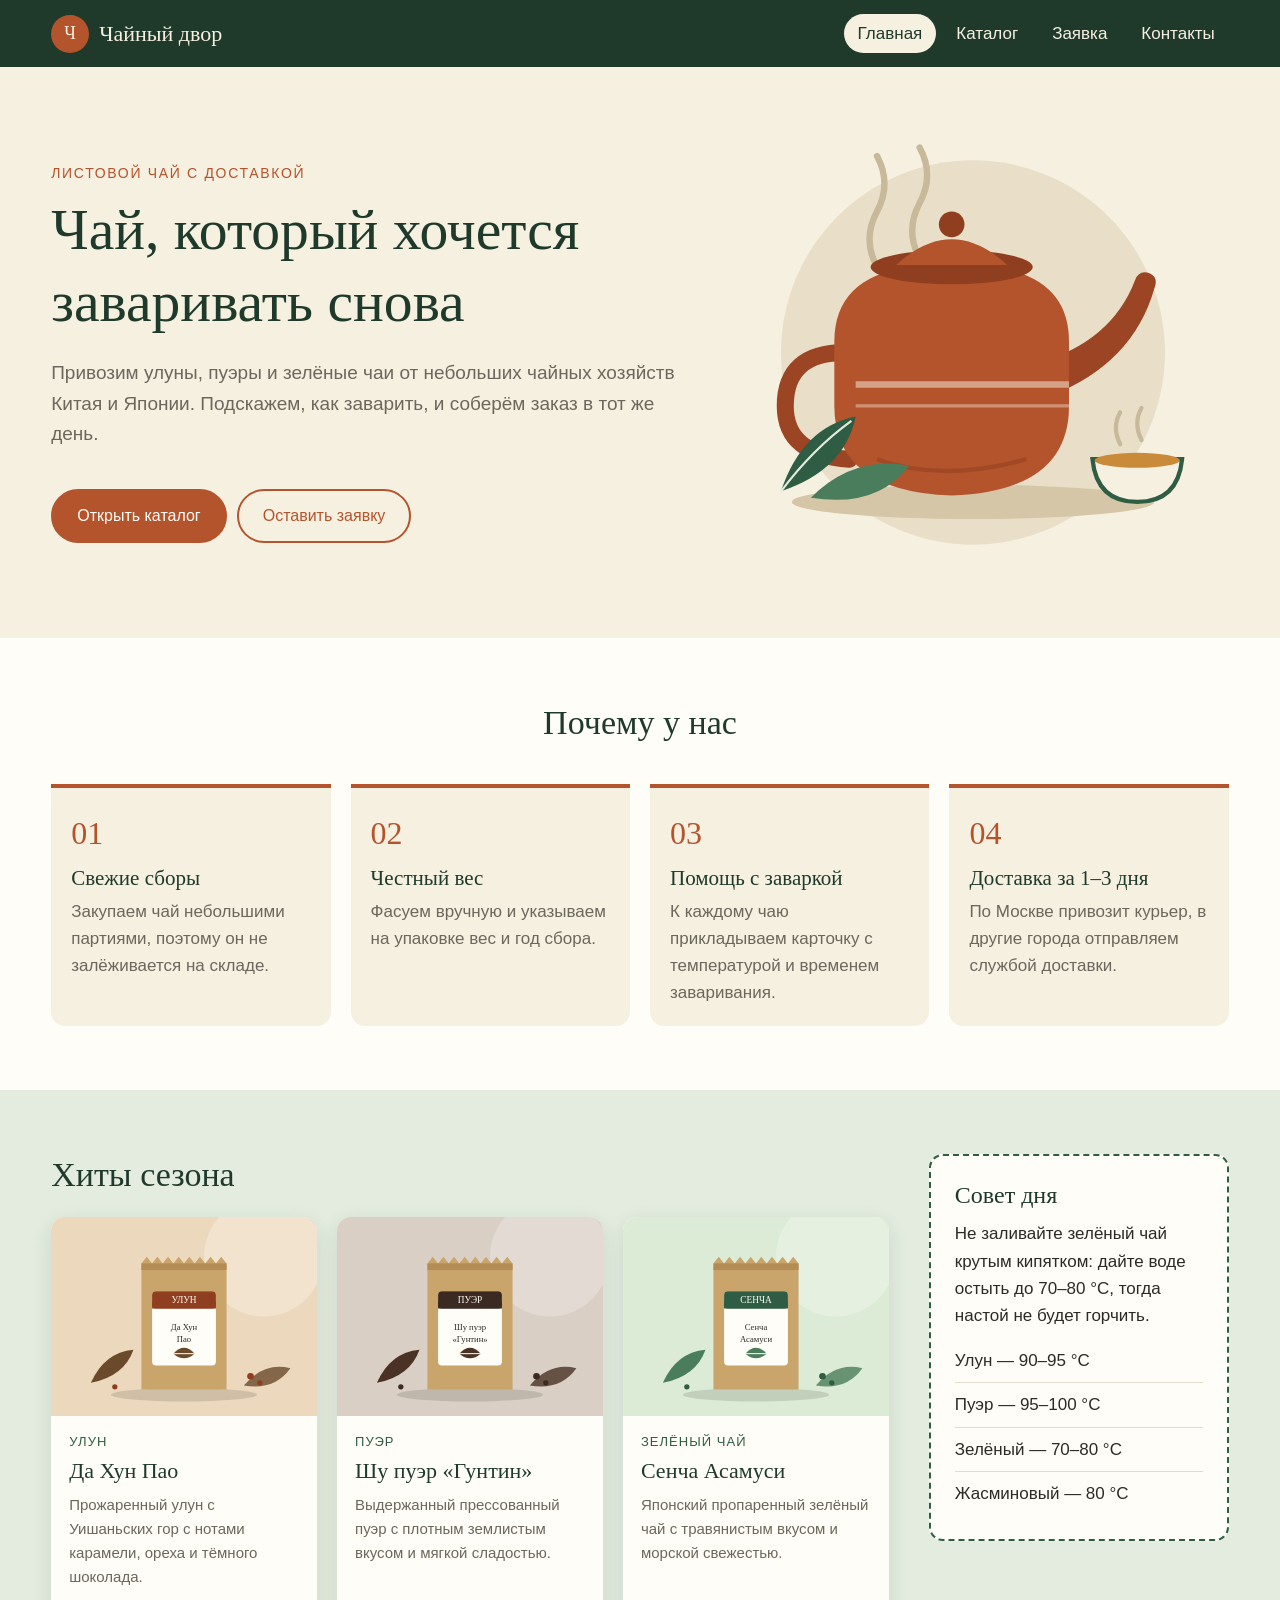
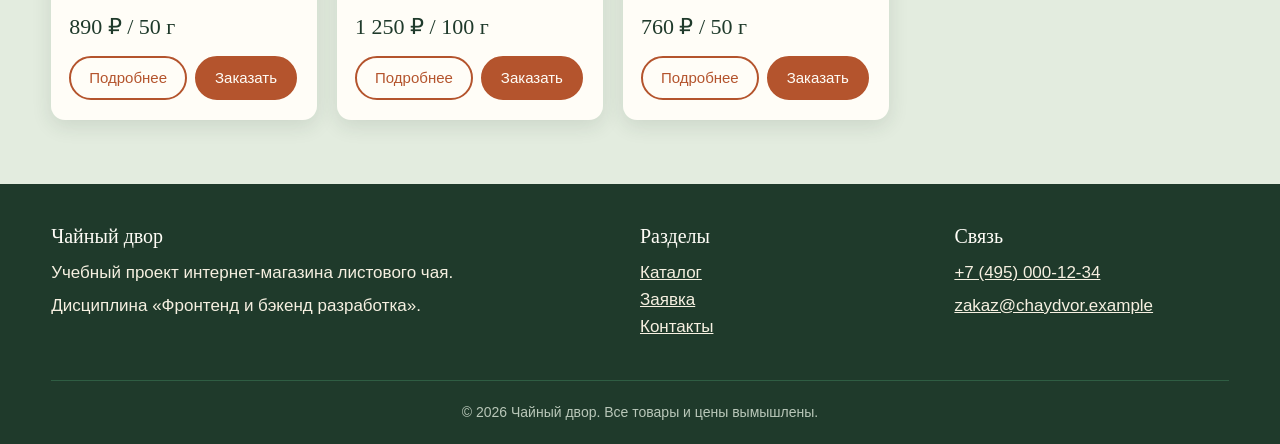
==== commit a92a3de8: "feat: add catalog, tea, order and contacts pages" ====
--- a/index.html
+++ b/index.html
@@ -16,9 +16,9 @@
       <nav class="menu" aria-label="Главное меню">
         <ul class="menu__list">
           <li><a class="menu__link" href="index.html" aria-current="page">Главная</a></li>
-          <li><a class="menu__link" href="#features">Почему мы</a></li>
-          <li><a class="menu__link" href="#popular">Хиты сезона</a></li>
-          <li><a class="menu__link" href="#contacts">Контакты</a></li>
+          <li><a class="menu__link" href="catalog.html">Каталог</a></li>
+          <li><a class="menu__link" href="order.html">Заявка</a></li>
+          <li><a class="menu__link" href="contacts.html">Контакты</a></li>
         </ul>
       </nav>
     </div>
@@ -35,8 +35,8 @@
             Подскажем, как заварить, и соберём заказ в тот же день.
           </p>
           <div class="intro__actions">
-            <a class="btn" href="#popular">Смотреть хиты</a>
-            <a class="btn btn--ghost" href="#features">Почему мы</a>
+            <a class="btn" href="catalog.html">Открыть каталог</a>
+            <a class="btn btn--ghost" href="order.html">Оставить заявку</a>
           </div>
         </div>
         <img class="intro__image" src="images/teapot.svg" alt="Иллюстрация: глиняный чайник и пиала">
@@ -85,6 +85,7 @@
               <div class="tea-card__footer">
                 <p class="tea-card__price">890&nbsp;₽ / 50&nbsp;г</p>
                 <div class="tea-card__links">
+                  <a class="btn btn--ghost btn--small" href="product-oolong.html">Подробнее</a>
                   <button class="btn btn--small" type="button" data-order="Да Хун Пао">Заказать</button>
                 </div>
               </div>
@@ -100,6 +101,7 @@
               <div class="tea-card__footer">
                 <p class="tea-card__price">1 250&nbsp;₽ / 100&nbsp;г</p>
                 <div class="tea-card__links">
+                  <a class="btn btn--ghost btn--small" href="product-puer.html">Подробнее</a>
                   <button class="btn btn--small" type="button" data-order="Шу пуэр «Гунтин»">Заказать</button>
                 </div>
               </div>
@@ -115,6 +117,7 @@
               <div class="tea-card__footer">
                 <p class="tea-card__price">760&nbsp;₽ / 50&nbsp;г</p>
                 <div class="tea-card__links">
+                  <a class="btn btn--ghost btn--small" href="product-sencha.html">Подробнее</a>
                   <button class="btn btn--small" type="button" data-order="Сенча Асамуси">Заказать</button>
                 </div>
               </div>
@@ -140,7 +143,7 @@
     </section>
   </main>
 
-  <footer class="page-footer" id="contacts">
+  <footer class="page-footer">
     <div class="wrap">
       <div class="page-footer__inner">
         <div>
@@ -149,16 +152,19 @@
           <p class="page-footer__text">Дисциплина «Фронтенд и бэкенд разработка».</p>
         </div>
 
+        <nav aria-label="Разделы сайта">
+          <h2 class="page-footer__title">Разделы</h2>
+          <ul>
+            <li><a href="catalog.html">Каталог</a></li>
+            <li><a href="order.html">Заявка</a></li>
+            <li><a href="contacts.html">Контакты</a></li>
+          </ul>
+        </nav>
+
         <div>
           <h2 class="page-footer__title">Связь</h2>
           <p class="page-footer__text"><a href="tel:+74950001234">+7 (495) 000-12-34</a></p>
           <p class="page-footer__text"><a href="mailto:zakaz@chaydvor.example">zakaz@chaydvor.example</a></p>
-        </div>
-
-        <div>
-          <h2 class="page-footer__title">Часы работы</h2>
-          <p class="page-footer__text">Пн–Пт: 10:00–20:00</p>
-          <p class="page-footer__text">Сб–Вс: 11:00–18:00</p>
         </div>
       </div>
 
--- a/css/style.css
+++ b/css/style.css
@@ -368,6 +368,34 @@
   border-bottom: none;
 }
 
+.delivery {
+  display: flex;
+  flex-wrap: wrap;
+  align-items: center;
+  gap: var(--gap-m);
+  margin-top: var(--gap-l);
+  padding: 24px 28px;
+  border: 2px dashed var(--green);
+  border-radius: var(--round);
+}
+
+.delivery__title {
+  margin: 0;
+  font-size: 24px;
+}
+
+.delivery__list {
+  display: flex;
+  flex-wrap: wrap;
+  gap: var(--gap-s);
+}
+
+.delivery__item {
+  padding: 6px 16px;
+  border-radius: 20px;
+  background-color: var(--green-light);
+}
+
 .page-footer {
   padding: var(--gap-l) 0 var(--gap-m);
   background-color: var(--green-dark);
@@ -533,22 +561,249 @@
   transform: translateX(-50%);
 }
 
+.page-head {
+  padding: var(--gap-l) 0 var(--gap-m);
+  background-color: var(--cream);
+}
+
+.page-head__title {
+  margin: 6px 0 0;
+  font-size: 40px;
+}
+
+.page-head__text {
+  max-width: 700px;
+  margin: 8px 0 0;
+  color: var(--ink-soft);
+}
+
+.crumbs {
+  font-size: 14px;
+  color: var(--ink-soft);
+}
+
+.crumbs a {
+  color: var(--green);
+}
+
+.crumbs--spaced {
+  margin-bottom: var(--gap-m);
+}
+
+.product {
+  display: grid;
+  grid-template-columns: 1fr 1fr;
+  align-items: start;
+  gap: var(--gap-l);
+}
+
+.product__image {
+  width: 100%;
+  border-radius: var(--round);
+}
+
+.product__type {
+  display: inline-block;
+  padding: 2px 12px;
+  border-radius: 20px;
+  background-color: var(--green-light);
+  font-size: 14px;
+  color: var(--green-dark);
+}
+
+.product__title {
+  margin: 10px 0;
+  font-size: 40px;
+}
+
+.product__price {
+  margin: var(--gap-m) 0;
+  font-family: var(--font-head);
+  font-size: 32px;
+  color: var(--clay);
+}
+
+.product__price small {
+  font-family: var(--font-text);
+  font-size: 15px;
+  color: var(--ink-soft);
+}
+
+.specs {
+  width: 100%;
+  margin-bottom: var(--gap-m);
+  border-collapse: collapse;
+}
+
+.specs th,
+.specs td {
+  padding: 8px 0;
+  border-bottom: 1px solid var(--line);
+  text-align: left;
+}
+
+.specs th {
+  width: 45%;
+  font-weight: normal;
+  color: var(--ink-soft);
+}
+
+.brew {
+  display: flex;
+  flex-wrap: wrap;
+  justify-content: space-around;
+  gap: var(--gap-s);
+  margin-bottom: var(--gap-m);
+  padding: var(--gap-m);
+  border-radius: var(--round);
+  background-color: var(--cream);
+  text-align: center;
+}
+
+.brew__title {
+  flex-basis: 100%;
+  margin: 0;
+  font-size: 20px;
+}
+
+.brew__value {
+  display: block;
+  font-family: var(--font-head);
+  font-size: 26px;
+  color: var(--clay);
+}
+
+.product__actions {
+  display: flex;
+  flex-wrap: wrap;
+  gap: var(--gap-s);
+}
+
+.order-layout {
+  display: grid;
+  grid-template-columns: 3fr 2fr;
+  align-items: start;
+  gap: var(--gap-l);
+}
+
+.order-layout__form {
+  padding: 28px;
+  border-radius: var(--round);
+  background-color: #ffffff;
+  box-shadow: 0 6px 20px rgba(31, 58, 43, 0.12);
+}
+
+.steps {
+  margin: 0;
+  padding: 0;
+  list-style: none;
+  counter-reset: step;
+}
+
+.order-layout__title {
+  margin: 0 0 var(--gap-m);
+  font-size: 28px;
+}
+
+.steps__item {
+  position: relative;
+  margin-bottom: var(--gap-m);
+  padding-left: 56px;
+  counter-increment: step;
+}
+
+.steps__item::before {
+  content: counter(step);
+  position: absolute;
+  top: 0;
+  left: 0;
+  display: grid;
+  place-items: center;
+  width: 40px;
+  height: 40px;
+  border-radius: 50%;
+  background-color: var(--green);
+  color: var(--paper);
+  font-family: var(--font-head);
+  font-size: 20px;
+}
+
+.steps__title {
+  margin: 0 0 2px;
+  font-size: 20px;
+}
+
+.steps__text {
+  margin: 0;
+  color: var(--ink-soft);
+}
+
+.contacts {
+  display: grid;
+  grid-template-columns: repeat(3, 1fr);
+  gap: var(--gap-m);
+  margin-bottom: var(--gap-l);
+}
+
+.contact {
+  padding: 24px;
+  border-radius: var(--round);
+  background-color: var(--cream);
+}
+
+.contact__title {
+  margin: 0 0 var(--gap-s);
+  font-size: 22px;
+}
+
+.contact__text {
+  margin: 0 0 6px;
+  font-style: normal;
+}
+
+.route {
+  display: flex;
+  flex-wrap: wrap;
+  align-items: center;
+  justify-content: space-between;
+  gap: var(--gap-m);
+  padding: 28px;
+  border-radius: var(--round);
+  background-color: var(--green-light);
+}
+
+.route__title {
+  margin: 0 0 6px;
+  font-size: 26px;
+}
+
+.route__text {
+  max-width: 720px;
+  margin: 0;
+}
+
 @media (max-width: 960px) {
   .features {
     grid-template-columns: repeat(2, 1fr);
   }
 
-  .layout {
+  .layout,
+  .order-layout {
     grid-template-columns: 1fr;
   }
 
   .page-footer__inner {
     grid-template-columns: 1fr 1fr;
   }
+
+  .contacts {
+    grid-template-columns: 1fr;
+  }
 }
 
 @media (max-width: 680px) {
-  .intro__inner {
+  .intro__inner,
+  .product {
     grid-template-columns: 1fr;
   }
 
@@ -574,4 +829,9 @@
   .block__title {
     font-size: 28px;
   }
-}
+
+  .page-head__title,
+  .product__title {
+    font-size: 32px;
+  }
+}
